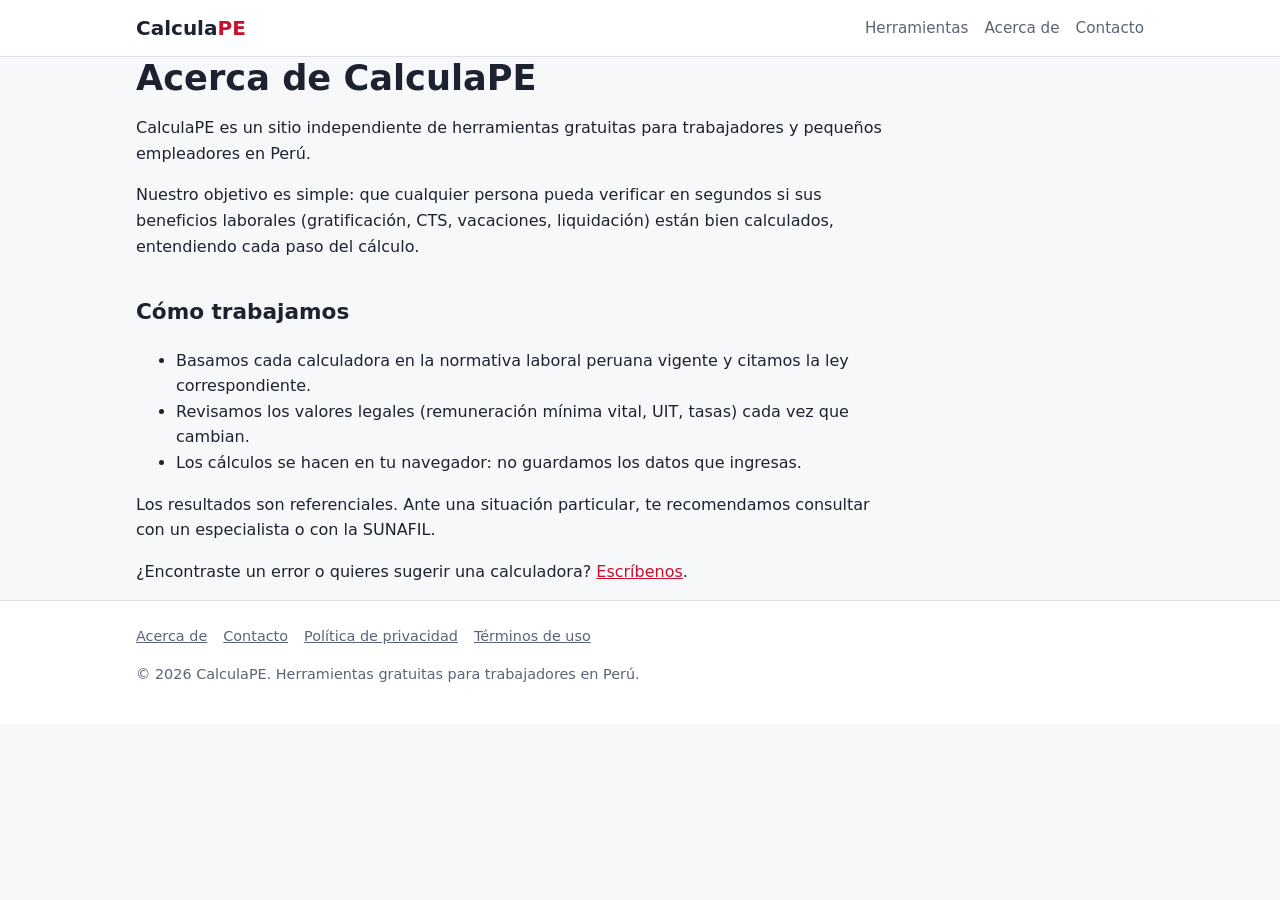
==== acerca.html @ ca853198 "v0.1: sitio base con calculadora de gratificación y páginas legales Co-Authored-By: Claude Opus 5.5 " ====
<!doctype html>
<html lang="es-PE">
<head>
  <meta charset="utf-8">
  <meta name="viewport" content="width=device-width, initial-scale=1">
  <title>Acerca de CalculaPE | CalculaPE</title>
  <meta name="description" content="Qué es CalculaPE y por qué creamos calculadoras laborales gratuitas para Perú.">
  <link rel="canonical" href="https://TU-DOMINIO.com/acerca.html">
  <link rel="stylesheet" href="css/styles.css">
</head>
<body>
  <header class="site-header">
    <div class="wrap">
      <a class="logo" href="index.html">Calcula<span>PE</span></a>
      <nav class="site-nav">
        <a href="index.html">Herramientas</a>
        <a href="acerca.html">Acerca de</a>
        <a href="contacto.html">Contacto</a>
      </nav>
    </div>
  </header>

  <main class="wrap">
    <article class="content">
      <h1>Acerca de CalculaPE</h1>
      <p>CalculaPE es un sitio independiente de herramientas gratuitas para trabajadores y pequeños empleadores en Perú.</p>
      <p>Nuestro objetivo es simple: que cualquier persona pueda verificar en segundos si sus beneficios laborales (gratificación, CTS, vacaciones, liquidación) están bien calculados, entendiendo cada paso del cálculo.</p>
      <h2>Cómo trabajamos</h2>
      <ul>
        <li>Basamos cada calculadora en la normativa laboral peruana vigente y citamos la ley correspondiente.</li>
        <li>Revisamos los valores legales (remuneración mínima vital, UIT, tasas) cada vez que cambian.</li>
        <li>Los cálculos se hacen en tu navegador: no guardamos los datos que ingresas.</li>
      </ul>
      <p>Los resultados son referenciales. Ante una situación particular, te recomendamos consultar con un especialista o con la SUNAFIL.</p>
      <p>¿Encontraste un error o quieres sugerir una calculadora? <a href="contacto.html">Escríbenos</a>.</p>
    </article>
  </main>

  <footer class="site-footer">
    <div class="wrap">
      <nav>
        <a href="acerca.html">Acerca de</a>
        <a href="contacto.html">Contacto</a>
        <a href="politica-privacidad.html">Política de privacidad</a>
        <a href="terminos.html">Términos de uso</a>
      </nav>
      <p>© <span data-year></span> CalculaPE. Herramientas gratuitas para trabajadores en Perú.</p>
    </div>
  </footer>
  <script src="js/config.js"></script>
</body>
</html>
---- css/styles.css ----
/* CalculaPE - estilos compartidos por todas las páginas */
:root {
  --bg: #f7f8fa;
  --surface: #ffffff;
  --text: #1c2230;
  --muted: #5b6475;
  --border: #dde1e8;
  --primary: #c8102e;        /* rojo Perú */
  --primary-hover: #a50d26;
  --primary-soft: #fdecef;
  --success: #1f7a4d;
  --success-soft: #e7f5ee;
  --radius: 12px;
  --shadow: 0 1px 3px rgba(20, 30, 50, .08);
  --max: 1040px;
}

@media (prefers-color-scheme: dark) {
  :root:not([data-theme="light"]) {
    --bg: #12151c;
    --surface: #1b2029;
    --text: #e8ebf1;
    --muted: #9aa3b5;
    --border: #2d3441;
    --primary: #ff5a70;
    --primary-hover: #ff7a8c;
    --primary-soft: #3a1c23;
    --success: #4cc38a;
    --success-soft: #16301f;
    --shadow: none;
  }
}

* { box-sizing: border-box; }

body {
  margin: 0;
  background: var(--bg);
  color: var(--text);
  font-family: system-ui, -apple-system, "Segoe UI", Roboto, sans-serif;
  line-height: 1.6;
}

a { color: var(--primary); }
a:hover { color: var(--primary-hover); }

.wrap { max-width: var(--max); margin: 0 auto; padding: 0 16px; }

/* Encabezado */
.site-header {
  background: var(--surface);
  border-bottom: 1px solid var(--border);
}
.site-header .wrap {
  display: flex; align-items: center; justify-content: space-between;
  gap: 16px; flex-wrap: wrap; padding-top: 12px; padding-bottom: 12px;
}
.logo { font-weight: 800; font-size: 1.25rem; text-decoration: none; color: var(--text); }
.logo span { color: var(--primary); }
.site-nav { display: flex; gap: 16px; flex-wrap: wrap; }
.site-nav a { text-decoration: none; color: var(--muted); font-size: .95rem; }
.site-nav a:hover { color: var(--primary); }

main { padding: 32px 0 48px; }

h1 { font-size: clamp(1.6rem, 4vw, 2.2rem); line-height: 1.2; margin: 0 0 12px; }
h2 { font-size: 1.35rem; margin-top: 36px; }
.lead { color: var(--muted); font-size: 1.05rem; margin-top: 0; }

/* Tarjetas de herramientas (inicio) */
.tools {
  display: grid; gap: 16px;
  grid-template-columns: repeat(auto-fill, minmax(240px, 1fr));
  margin-top: 24px;
}
.tool {
  display: block; background: var(--surface); border: 1px solid var(--border);
  border-radius: var(--radius); padding: 20px; text-decoration: none;
  color: var(--text); box-shadow: var(--shadow);
}
a.tool:hover { border-color: var(--primary); }
.tool h3 { margin: 0 0 6px; font-size: 1.1rem; }
.tool p { margin: 0; color: var(--muted); font-size: .95rem; }
.tool.soon { opacity: .6; }
.tag {
  display: inline-block; font-size: .75rem; font-weight: 600; padding: 2px 8px;
  border-radius: 999px; background: var(--primary-soft); color: var(--primary);
  margin-bottom: 8px;
}

/* Calculadora */
.calc-layout {
  display: grid; gap: 24px; grid-template-columns: 1fr;
  margin-top: 24px;
}
@media (min-width: 820px) {
  .calc-layout { grid-template-columns: 1.1fr 1fr; align-items: start; }
}
.card {
  background: var(--surface); border: 1px solid var(--border);
  border-radius: var(--radius); padding: 20px; box-shadow: var(--shadow);
}
.field { margin-bottom: 16px; }
.field label { display: block; font-weight: 600; margin-bottom: 4px; }
.field small { display: block; color: var(--muted); margin-top: 4px; }
input[type="number"], input[type="date"], select {
  width: 100%; padding: 10px 12px; font-size: 1rem;
  border: 1px solid var(--border); border-radius: 8px;
  background: var(--bg); color: var(--text);
}
input:focus, select:focus { outline: 2px solid var(--primary); outline-offset: 1px; }
.check { display: flex; align-items: center; gap: 8px; font-weight: 600; }
.check input { width: 18px; height: 18px; }

.btn {
  display: inline-block; width: 100%; padding: 12px; font-size: 1rem; font-weight: 700;
  border: 0; border-radius: 8px; background: var(--primary); color: #fff; cursor: pointer;
}
.btn:hover { background: var(--primary-hover); }

.result-total {
  background: var(--success-soft); color: var(--success);
  border-radius: 8px; padding: 16px; text-align: center; margin-bottom: 16px;
}
.result-total .amount { font-size: 2rem; font-weight: 800; display: block; }
.breakdown { width: 100%; border-collapse: collapse; font-size: .95rem; }
.breakdown td { padding: 8px 0; border-bottom: 1px solid var(--border); }
.breakdown td:last-child { text-align: right; font-variant-numeric: tabular-nums; }
.breakdown tr.total td { font-weight: 700; border-bottom: 0; }
.note { font-size: .88rem; color: var(--muted); }
.alert {
  background: var(--primary-soft); color: var(--text);
  border-left: 4px solid var(--primary); padding: 12px; border-radius: 6px;
}

/* Espacio reservado para anuncios (AdSense) */
.ad-slot { margin: 24px 0; min-height: 0; }

/* Contenido de texto (guías, legales) */
.content { max-width: 760px; }
.content table { border-collapse: collapse; width: 100%; margin: 12px 0; font-size: .95rem; }
.content th, .content td { border: 1px solid var(--border); padding: 8px; text-align: left; }
.content th { background: var(--surface); }
details { background: var(--surface); border: 1px solid var(--border); border-radius: 8px; padding: 12px 16px; margin-bottom: 8px; }
summary { cursor: pointer; font-weight: 600; }

/* Pie de página */
.site-footer {
  border-top: 1px solid var(--border); background: var(--surface);
  padding: 24px 0; font-size: .9rem; color: var(--muted);
}
.site-footer nav { display: flex; gap: 16px; flex-wrap: wrap; margin-bottom: 8px; }
.site-footer a { color: var(--muted); }
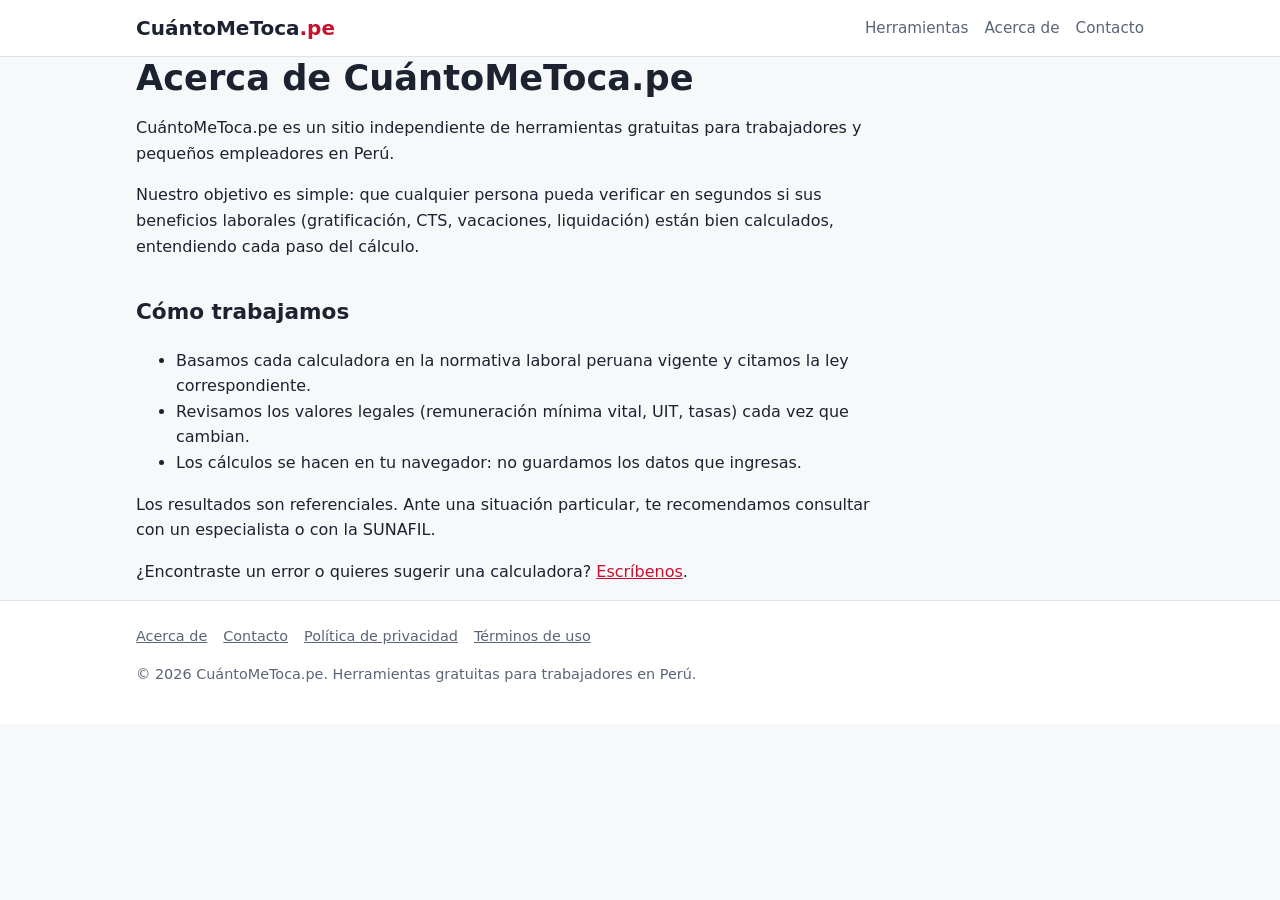
==== commit 1d5cb4a9: "v0.2: cambio de marca a CuántoMeToca.pe y URLs de GitHub Pages Co-Authored-By: Claude Opus 5.5 <nore" ====
--- a/acerca.html
+++ b/acerca.html
@@ -3,15 +3,15 @@
 <head>
   <meta charset="utf-8">
   <meta name="viewport" content="width=device-width, initial-scale=1">
-  <title>Acerca de CalculaPE | CalculaPE</title>
-  <meta name="description" content="Qué es CalculaPE y por qué creamos calculadoras laborales gratuitas para Perú.">
-  <link rel="canonical" href="https://TU-DOMINIO.com/acerca.html">
+  <title>Acerca de CuántoMeToca.pe | CuántoMeToca.pe</title>
+  <meta name="description" content="Qué es CuántoMeToca.pe y por qué creamos calculadoras laborales gratuitas para Perú.">
+  <link rel="canonical" href="https://festrebillo.github.io/cuantometoca/acerca.html">
   <link rel="stylesheet" href="css/styles.css">
 </head>
 <body>
   <header class="site-header">
     <div class="wrap">
-      <a class="logo" href="index.html">Calcula<span>PE</span></a>
+      <a class="logo" href="index.html">CuántoMeToca<span>.pe</span></a>
       <nav class="site-nav">
         <a href="index.html">Herramientas</a>
         <a href="acerca.html">Acerca de</a>
@@ -22,8 +22,8 @@
 
   <main class="wrap">
     <article class="content">
-      <h1>Acerca de CalculaPE</h1>
-      <p>CalculaPE es un sitio independiente de herramientas gratuitas para trabajadores y pequeños empleadores en Perú.</p>
+      <h1>Acerca de CuántoMeToca.pe</h1>
+      <p>CuántoMeToca.pe es un sitio independiente de herramientas gratuitas para trabajadores y pequeños empleadores en Perú.</p>
       <p>Nuestro objetivo es simple: que cualquier persona pueda verificar en segundos si sus beneficios laborales (gratificación, CTS, vacaciones, liquidación) están bien calculados, entendiendo cada paso del cálculo.</p>
       <h2>Cómo trabajamos</h2>
       <ul>
@@ -44,7 +44,7 @@
         <a href="politica-privacidad.html">Política de privacidad</a>
         <a href="terminos.html">Términos de uso</a>
       </nav>
-      <p>© <span data-year></span> CalculaPE. Herramientas gratuitas para trabajadores en Perú.</p>
+      <p>© <span data-year></span> CuántoMeToca.pe. Herramientas gratuitas para trabajadores en Perú.</p>
     </div>
   </footer>
   <script src="js/config.js"></script>
--- a/css/styles.css
+++ b/css/styles.css
@@ -1,4 +1,4 @@
-/* CalculaPE - estilos compartidos por todas las páginas */
+/* CuántoMeToca.pe - estilos compartidos por todas las páginas */
 :root {
   --bg: #f7f8fa;
   --surface: #ffffff;
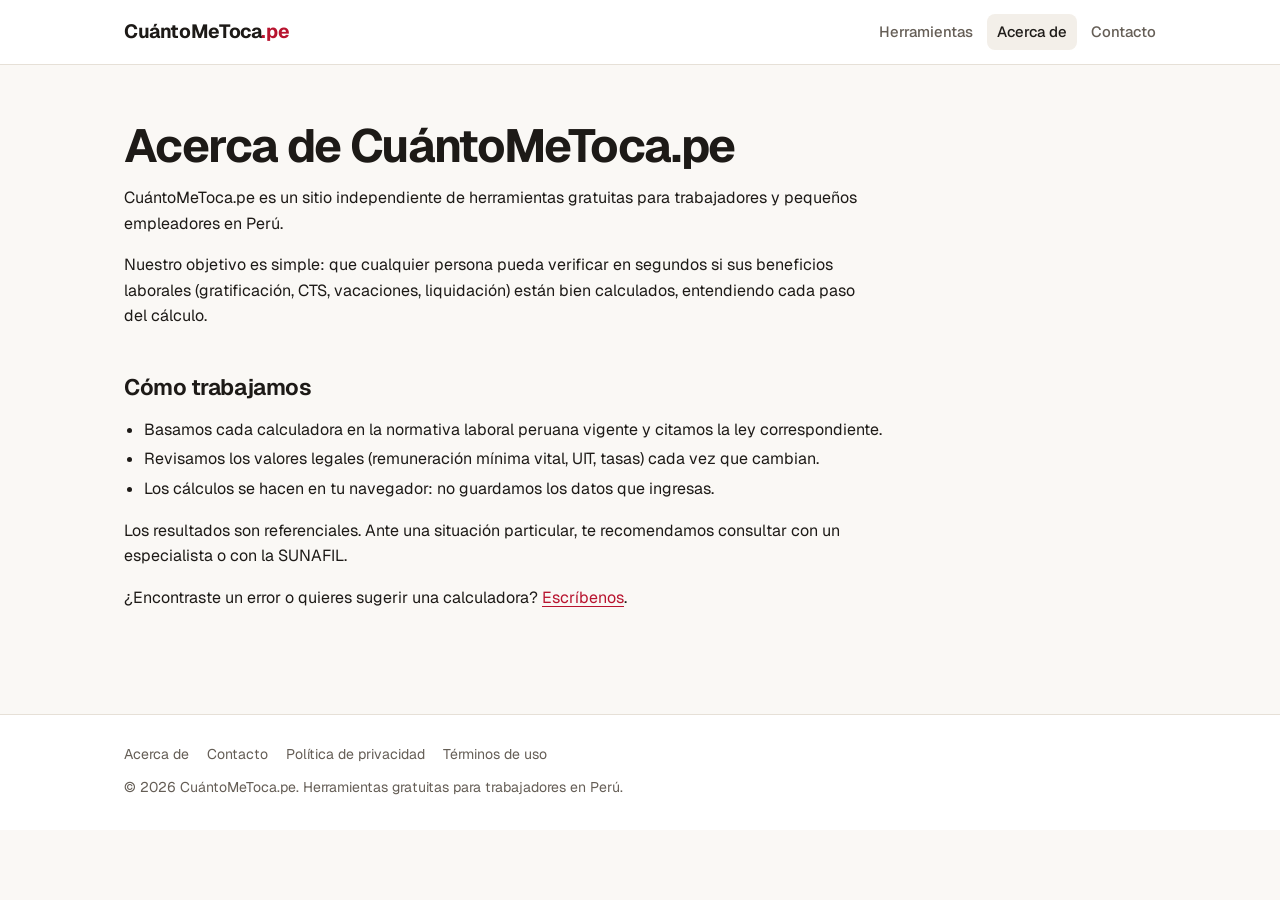
==== commit 4b2862c2: "v1.1: rediseño visual con skills de diseño (Taste Skill + Emil Kowalski) - Tipografía Geist/Geist Mo" ====
--- a/acerca.html
+++ b/acerca.html
@@ -6,9 +6,24 @@
   <title>Acerca de CuántoMeToca.pe | CuántoMeToca.pe</title>
   <meta name="description" content="Qué es CuántoMeToca.pe y por qué creamos calculadoras laborales gratuitas para Perú.">
   <link rel="canonical" href="https://festrebillo.github.io/cuantometoca/acerca.html">
+  <meta name="theme-color" content="#faf8f5" media="(prefers-color-scheme: light)">
+  <meta name="theme-color" content="#161412" media="(prefers-color-scheme: dark)">
+  <link rel="icon" href="favicon.svg" type="image/svg+xml">
+  <meta property="og:type" content="website">
+  <meta property="og:site_name" content="CuántoMeToca.pe">
+  <meta property="og:locale" content="es_PE">
+  <meta property="og:title" content="Acerca de CuántoMeToca.pe | CuántoMeToca.pe">
+  <meta property="og:description" content="Qué es CuántoMeToca.pe y por qué creamos calculadoras laborales gratuitas para Perú.">
+  <meta property="og:url" content="https://festrebillo.github.io/cuantometoca/acerca.html">
+  <meta property="og:image" content="https://festrebillo.github.io/cuantometoca/og-image.png">
+  <meta name="twitter:card" content="summary_large_image">
+  <link rel="preconnect" href="https://fonts.googleapis.com">
+  <link rel="preconnect" href="https://fonts.gstatic.com" crossorigin>
+  <link rel="stylesheet" href="https://fonts.googleapis.com/css2?family=Geist:wght@400..700&family=Geist+Mono:wght@500;600&display=swap">
   <link rel="stylesheet" href="css/styles.css">
 </head>
 <body>
+  <a class="skip-link" href="#contenido">Saltar al contenido</a>
   <header class="site-header">
     <div class="wrap">
       <a class="logo" href="index.html">CuántoMeToca<span>.pe</span></a>
@@ -20,7 +35,7 @@
     </div>
   </header>
 
-  <main class="wrap">
+  <main class="wrap" id="contenido">
     <article class="content">
       <h1>Acerca de CuántoMeToca.pe</h1>
       <p>CuántoMeToca.pe es un sitio independiente de herramientas gratuitas para trabajadores y pequeños empleadores en Perú.</p>
--- a/css/styles.css
+++ b/css/styles.css
@@ -1,153 +1,336 @@
-/* CuántoMeToca.pe - estilos compartidos por todas las páginas */
+/* CuántoMeToca.pe - estilos compartidos por todas las páginas
+   Dirección visual: claro y confiable, como una boleta de pago bien hecha.
+   Un solo color de acento (rojo Perú), grises cálidos y montos en fuente monoespaciada. */
 :root {
-  --bg: #f7f8fa;
+  color-scheme: light dark;
+  --bg: #faf8f5;
   --surface: #ffffff;
-  --text: #1c2230;
-  --muted: #5b6475;
-  --border: #dde1e8;
-  --primary: #c8102e;        /* rojo Perú */
-  --primary-hover: #a50d26;
-  --primary-soft: #fdecef;
-  --success: #1f7a4d;
-  --success-soft: #e7f5ee;
-  --radius: 12px;
-  --shadow: 0 1px 3px rgba(20, 30, 50, .08);
-  --max: 1040px;
+  --surface-2: #f3efe9;
+  --text: #1d1a17;
+  --muted: #655e56;
+  --border: #e6e0d7;
+  --border-strong: #cfc7bb;
+  --primary: #b8142f;          /* rojo Perú, un poco menos saturado que el de la bandera */
+  --primary-hover: #99102a;
+  --primary-soft: #fbeaec;
+  --ring: rgba(184, 20, 47, .22);
+  --shadow: 0 1px 2px rgba(60, 40, 20, .05), 0 4px 16px -8px rgba(60, 40, 20, .12);
+  --shadow-hover: 0 2px 4px rgba(60, 40, 20, .06), 0 12px 28px -12px rgba(60, 40, 20, .22);
+  --chevron: url("data:image/svg+xml,%3Csvg xmlns='http://www.w3.org/2000/svg' width='12' height='8' fill='none' stroke='%23655e56' stroke-width='1.6' stroke-linecap='round' stroke-linejoin='round'%3E%3Cpath d='M1 1.5l5 5 5-5'/%3E%3C/svg%3E");
+
+  --font: "Geist", system-ui, -apple-system, "Segoe UI", Roboto, sans-serif;
+  --mono: "Geist Mono", ui-monospace, "SFMono-Regular", Consolas, monospace;
+  --radius: 14px;
+  --radius-sm: 10px;
+  --max: 1080px;
+  --ease-out: cubic-bezier(0.23, 1, 0.32, 1);
 }
 
 @media (prefers-color-scheme: dark) {
   :root:not([data-theme="light"]) {
-    --bg: #12151c;
-    --surface: #1b2029;
-    --text: #e8ebf1;
-    --muted: #9aa3b5;
-    --border: #2d3441;
-    --primary: #ff5a70;
-    --primary-hover: #ff7a8c;
-    --primary-soft: #3a1c23;
-    --success: #4cc38a;
-    --success-soft: #16301f;
+    --bg: #161412;
+    --surface: #1f1c19;
+    --surface-2: #28241f;
+    --text: #efebe6;
+    --muted: #a59d93;
+    --border: #332e28;
+    --border-strong: #4a433b;
+    --primary: #ff6b7d;
+    --primary-hover: #ff8b99;
+    --primary-soft: #3a1d22;
+    --ring: rgba(255, 107, 125, .28);
     --shadow: none;
+    --shadow-hover: 0 12px 28px -14px rgba(0, 0, 0, .6);
+    --chevron: url("data:image/svg+xml,%3Csvg xmlns='http://www.w3.org/2000/svg' width='12' height='8' fill='none' stroke='%23a59d93' stroke-width='1.6' stroke-linecap='round' stroke-linejoin='round'%3E%3Cpath d='M1 1.5l5 5 5-5'/%3E%3C/svg%3E");
   }
 }
+:root[data-theme="light"] { color-scheme: light; }
 
 * { box-sizing: border-box; }
+html { -webkit-text-size-adjust: 100%; }
+@media (prefers-reduced-motion: no-preference) { html { scroll-behavior: smooth; } }
 
 body {
   margin: 0;
   background: var(--bg);
   color: var(--text);
-  font-family: system-ui, -apple-system, "Segoe UI", Roboto, sans-serif;
+  font-family: var(--font);
+  font-size: 1rem;
   line-height: 1.6;
-}
-
-a { color: var(--primary); }
+  -webkit-font-smoothing: antialiased;
+}
+
+a { color: var(--primary); text-underline-offset: .18em; text-decoration-thickness: 1px; }
 a:hover { color: var(--primary-hover); }
+:focus-visible { outline: 2px solid var(--primary); outline-offset: 2px; border-radius: 4px; }
 
 .wrap { max-width: var(--max); margin: 0 auto; padding: 0 16px; }
+@media (min-width: 640px) { .wrap { padding: 0 24px; } }
+
+/* Enlace para saltar al contenido (teclado y lectores de pantalla) */
+.skip-link {
+  position: absolute; left: 12px; top: -48px; z-index: 10;
+  background: var(--text); color: var(--bg); padding: 8px 14px; border-radius: 8px;
+  font-weight: 600; text-decoration: none; transition: top 150ms var(--ease-out);
+}
+.skip-link:focus { top: 12px; color: var(--bg); }
 
 /* Encabezado */
-.site-header {
-  background: var(--surface);
-  border-bottom: 1px solid var(--border);
-}
+.site-header { background: var(--surface); border-bottom: 1px solid var(--border); }
 .site-header .wrap {
   display: flex; align-items: center; justify-content: space-between;
-  gap: 16px; flex-wrap: wrap; padding-top: 12px; padding-bottom: 12px;
-}
-.logo { font-weight: 800; font-size: 1.25rem; text-decoration: none; color: var(--text); }
+  gap: 8px 20px; flex-wrap: wrap; padding-top: 14px; padding-bottom: 14px;
+}
+.logo {
+  font-weight: 700; font-size: 1.2rem; letter-spacing: -.02em;
+  text-decoration: none; color: var(--text);
+}
 .logo span { color: var(--primary); }
-.site-nav { display: flex; gap: 16px; flex-wrap: wrap; }
-.site-nav a { text-decoration: none; color: var(--muted); font-size: .95rem; }
-.site-nav a:hover { color: var(--primary); }
-
-main { padding: 32px 0 48px; }
-
-h1 { font-size: clamp(1.6rem, 4vw, 2.2rem); line-height: 1.2; margin: 0 0 12px; }
-h2 { font-size: 1.35rem; margin-top: 36px; }
-.lead { color: var(--muted); font-size: 1.05rem; margin-top: 0; }
-
-/* Tarjetas de herramientas (inicio) */
+.logo:hover { color: var(--text); }
+.site-nav { display: flex; gap: 4px; flex-wrap: wrap; margin-right: -10px; }
+.site-nav a {
+  text-decoration: none; color: var(--muted); font-size: .93rem; font-weight: 500;
+  padding: 6px 10px; border-radius: 8px;
+  transition: color 150ms ease, background-color 150ms ease;
+}
+.site-nav a:hover { color: var(--text); background: var(--surface-2); }
+.site-nav a[aria-current="page"] { color: var(--text); background: var(--surface-2); }
+
+main.wrap { padding-top: 32px; padding-bottom: 64px; }
+@media (min-width: 820px) { main.wrap { padding-top: 56px; padding-bottom: 88px; } }
+
+/* Tipografía */
+h1, h2, h3 { text-wrap: balance; }
+p, li, small { text-wrap: pretty; }
+h1 {
+  font-size: clamp(1.85rem, 5.2vw, 2.9rem); line-height: 1.08; letter-spacing: -.035em;
+  font-weight: 700; margin: 0 0 14px;
+}
+h2 { font-size: 1.4rem; line-height: 1.25; letter-spacing: -.02em; font-weight: 650; margin: 44px 0 12px; }
+h3 { letter-spacing: -.01em; font-weight: 600; }
+.lead { color: var(--muted); font-size: 1.1rem; line-height: 1.55; margin: 0; max-width: 60ch; }
+strong { font-weight: 600; }
+
+/* Portada */
+.hero { padding-bottom: 8px; }
+.eyebrow { margin: 0 0 16px; font-size: .85rem; font-weight: 500; color: var(--muted); }
+.eyebrow::before {
+  content: ""; display: inline-block; vertical-align: .1em; margin: 0 10px 0 4px;
+  width: 7px; height: 7px; border-radius: 50%; background: var(--primary);
+  box-shadow: 0 0 0 4px var(--primary-soft);
+}
+.hero h1 { max-width: 16ch; }
+.facts {
+  display: flex; flex-wrap: wrap; gap: 8px; list-style: none; padding: 0; margin: 24px 0 0;
+}
+.facts li {
+  font-size: .85rem; color: var(--muted); background: var(--surface);
+  border: 1px solid var(--border); border-radius: 8px; padding: 5px 10px;
+}
+.facts b { font-family: var(--mono); font-weight: 500; color: var(--text); font-variant-numeric: tabular-nums; }
+
+/* Tarjetas de herramientas */
 .tools {
-  display: grid; gap: 16px;
-  grid-template-columns: repeat(auto-fill, minmax(240px, 1fr));
-  margin-top: 24px;
-}
+  display: grid; gap: 12px;
+  grid-template-columns: repeat(auto-fill, minmax(230px, 1fr));
+  margin-top: 20px;
+}
+.tools--home { margin-top: 40px; }
+@media (min-width: 820px) {
+  .tools--home { grid-template-columns: repeat(3, 1fr); gap: 14px; }
+  .tools--home .tool--featured { grid-column: span 2; grid-row: span 2; padding: 28px; }
+}
+.tool-sample {
+  display: none; margin-top: 20px; padding: 14px 16px; border-radius: var(--radius-sm);
+  background: var(--surface); border: 1px dashed var(--border-strong);
+  font-size: .82rem; color: var(--muted);
+}
+.tool-sample b {
+  display: block; margin-top: 2px; color: var(--text);
+  font-family: var(--mono); font-size: 1.9rem; font-weight: 600; letter-spacing: -.04em;
+  font-variant-numeric: tabular-nums;
+}
+@media (min-width: 820px) { .tools--home .tool-sample { display: block; } }
 .tool {
-  display: block; background: var(--surface); border: 1px solid var(--border);
-  border-radius: var(--radius); padding: 20px; text-decoration: none;
+  position: relative; display: flex; flex-direction: column; gap: 6px;
+  background: var(--surface); border: 1px solid var(--border);
+  border-radius: var(--radius); padding: 20px 20px 18px; text-decoration: none;
   color: var(--text); box-shadow: var(--shadow);
-}
-a.tool:hover { border-color: var(--primary); }
-.tool h3 { margin: 0 0 6px; font-size: 1.1rem; }
-.tool p { margin: 0; color: var(--muted); font-size: .95rem; }
-.tool.soon { opacity: .6; }
+  transition: transform 220ms var(--ease-out), box-shadow 220ms var(--ease-out), border-color 150ms ease;
+}
+.tool h3 { margin: 0; font-size: 1.08rem; }
+.tool p { margin: 0; color: var(--muted); font-size: .94rem; line-height: 1.5; }
+.tool-meta {
+  margin-top: auto; padding-top: 12px; display: flex; justify-content: space-between; align-items: center;
+  font-size: .8rem; color: var(--muted); font-weight: 500;
+}
+.tool-meta::after {
+  content: "→"; color: var(--primary); font-size: 1rem;
+  transition: transform 220ms var(--ease-out);
+}
+.tool--featured { background: linear-gradient(180deg, var(--primary-soft), var(--surface) 70%); }
+.tool--featured h3 { font-size: 1.3rem; }
 .tag {
-  display: inline-block; font-size: .75rem; font-weight: 600; padding: 2px 8px;
-  border-radius: 999px; background: var(--primary-soft); color: var(--primary);
-  margin-bottom: 8px;
-}
+  align-self: flex-start; font-size: .72rem; font-weight: 600; letter-spacing: .02em;
+  padding: 2px 8px; border-radius: 6px; background: var(--primary); color: #fff;
+}
+@media (hover: hover) and (pointer: fine) {
+  a.tool:hover { color: var(--text); border-color: var(--border-strong); box-shadow: var(--shadow-hover); transform: translateY(-2px); }
+  a.tool:hover .tool-meta::after { transform: translateX(3px); }
+}
+a.tool:active { transform: scale(.99); }
 
 /* Calculadora */
-.calc-layout {
-  display: grid; gap: 24px; grid-template-columns: 1fr;
-  margin-top: 24px;
-}
+.calc-layout { display: grid; gap: 16px; grid-template-columns: 1fr; margin-top: 28px; }
 @media (min-width: 820px) {
-  .calc-layout { grid-template-columns: 1.1fr 1fr; align-items: start; }
+  .calc-layout { grid-template-columns: 1.05fr 1fr; gap: 24px; align-items: start; }
 }
 .card {
   background: var(--surface); border: 1px solid var(--border);
   border-radius: var(--radius); padding: 20px; box-shadow: var(--shadow);
 }
-.field { margin-bottom: 16px; }
-.field label { display: block; font-weight: 600; margin-bottom: 4px; }
-.field small { display: block; color: var(--muted); margin-top: 4px; }
+@media (min-width: 640px) { .card { padding: 26px; } }
+.card-title { margin: 0 0 16px; font-size: 1.15rem; }
+
+.field { margin-bottom: 18px; }
+.field label { display: block; font-weight: 550; font-size: .95rem; margin-bottom: 6px; }
+.field small { display: block; color: var(--muted); font-size: .84rem; line-height: 1.45; margin-top: 6px; }
+.field-row { display: flex; gap: 8px; }
+
 input[type="number"], input[type="date"], select {
-  width: 100%; padding: 10px 12px; font-size: 1rem;
-  border: 1px solid var(--border); border-radius: 8px;
-  background: var(--bg); color: var(--text);
-}
-input:focus, select:focus { outline: 2px solid var(--primary); outline-offset: 1px; }
-.check { display: flex; align-items: center; gap: 8px; font-weight: 600; }
-.check input { width: 18px; height: 18px; }
+  width: 100%; min-height: 48px; padding: 10px 14px;
+  font: inherit; font-size: 1rem;          /* 16px evita el zoom automático en iPhone */
+  color: var(--text); background: var(--bg);
+  border: 1px solid var(--border-strong); border-radius: var(--radius-sm);
+  transition: border-color 150ms ease, box-shadow 150ms ease, background-color 150ms ease;
+}
+input[type="number"] { font-family: var(--mono); font-variant-numeric: tabular-nums; }
+input::placeholder { color: var(--muted); opacity: .7; font-family: var(--font); }
+select {
+  appearance: none; -webkit-appearance: none; cursor: pointer;
+  padding-right: 40px; background-image: var(--chevron);
+  background-repeat: no-repeat; background-position: right 16px center;
+}
+@media (hover: hover) {
+  input[type="number"]:hover, input[type="date"]:hover, select:hover { border-color: var(--muted); }
+}
+input:focus, select:focus { outline: none; }
+input[type="number"]:focus-visible, input[type="date"]:focus-visible, select:focus-visible,
+input[type="number"]:focus, input[type="date"]:focus, select:focus {
+  border-color: var(--primary); box-shadow: 0 0 0 4px var(--ring); background: var(--surface);
+}
+.check { display: flex; align-items: center; gap: 10px; font-weight: 550; cursor: pointer; min-height: 32px; }
+.check input { width: 20px; height: 20px; margin: 0; accent-color: var(--primary); cursor: pointer; flex-shrink: 0; }
+.check input:focus-visible { outline: 2px solid var(--primary); outline-offset: 2px; }
 
 .btn {
-  display: inline-block; width: 100%; padding: 12px; font-size: 1rem; font-weight: 700;
-  border: 0; border-radius: 8px; background: var(--primary); color: #fff; cursor: pointer;
+  display: inline-flex; align-items: center; justify-content: center; width: 100%;
+  min-height: 52px; padding: 12px 18px; margin-top: 6px;
+  font: inherit; font-size: 1.02rem; font-weight: 600; letter-spacing: -.005em;
+  border: 0; border-radius: var(--radius-sm); background: var(--primary); color: #fff; cursor: pointer;
+  box-shadow: 0 1px 0 rgba(255, 255, 255, .18) inset, 0 6px 16px -8px var(--primary);
+  transition: background-color 150ms ease, transform 140ms var(--ease-out);
 }
 .btn:hover { background: var(--primary-hover); }
-
+.btn:active { transform: scale(.98); }
+/* En oscuro el rojo es claro: texto oscuro para mantener el contraste */
+@media (prefers-color-scheme: dark) {
+  :root:not([data-theme="light"]) .btn,
+  :root:not([data-theme="light"]) .tag { color: #1d0a0e; }
+}
+
+/* Resultado: se lee como una boleta */
 .result-total {
-  background: var(--success-soft); color: var(--success);
-  border-radius: 8px; padding: 16px; text-align: center; margin-bottom: 16px;
-}
-.result-total .amount { font-size: 2rem; font-weight: 800; display: block; }
-.breakdown { width: 100%; border-collapse: collapse; font-size: .95rem; }
-.breakdown td { padding: 8px 0; border-bottom: 1px solid var(--border); }
-.breakdown td:last-child { text-align: right; font-variant-numeric: tabular-nums; }
-.breakdown tr.total td { font-weight: 700; border-bottom: 0; }
-.note { font-size: .88rem; color: var(--muted); }
+  position: relative; overflow: hidden;
+  background: var(--surface-2); color: var(--muted);
+  border-radius: var(--radius-sm); padding: 18px 20px 20px; margin-bottom: 18px;
+  font-size: .92rem; line-height: 1.4;
+}
+.result-total::before {
+  content: ""; position: absolute; inset: 0 auto 0 0; width: 4px; background: var(--primary);
+}
+.result-total .amount {
+  display: block; margin: 6px 0 4px; color: var(--text);
+  font-family: var(--mono); font-size: clamp(2rem, 8vw, 2.6rem); font-weight: 600;
+  letter-spacing: -.04em; line-height: 1.1; font-variant-numeric: tabular-nums;
+}
+.breakdown { width: 100%; border-collapse: collapse; font-size: .93rem; }
+.breakdown td { padding: 9px 0; border-bottom: 1px dashed var(--border-strong); vertical-align: top; }
+.breakdown td:first-child { padding-right: 12px; }
+.breakdown td:last-child {
+  text-align: right; white-space: nowrap;
+  font-family: var(--mono); font-size: .9rem; font-variant-numeric: tabular-nums;
+}
+.breakdown tr:last-child td { border-bottom: 0; }
+.breakdown tr.total td {
+  font-weight: 650; font-size: 1rem; padding-top: 12px;
+  border-top: 2px solid var(--text); border-bottom: 0;
+}
+.breakdown tr.total td:last-child { font-size: 1rem; }
+.note { font-size: .86rem; color: var(--muted); line-height: 1.5; }
+#resultado > .note:only-child {
+  margin: 0; padding: 28px 16px; text-align: center;
+  border: 1px dashed var(--border-strong); border-radius: var(--radius-sm);
+}
 .alert {
-  background: var(--primary-soft); color: var(--text);
-  border-left: 4px solid var(--primary); padding: 12px; border-radius: 6px;
+  background: var(--primary-soft); color: var(--text); margin: 0;
+  border-left: 4px solid var(--primary); padding: 14px 16px; border-radius: 8px;
+}
+
+/* Aparición del resultado al calcular (config.js añade .is-new) */
+@keyframes rise { from { opacity: 0; transform: translateY(6px); } to { opacity: 1; transform: none; } }
+@keyframes fade { from { opacity: 0; } to { opacity: 1; } }
+#resultado.is-new > * { animation: rise 280ms var(--ease-out) both; }
+#resultado.is-new > *:nth-child(2) { animation-delay: 50ms; }
+#resultado.is-new > *:nth-child(n+3) { animation-delay: 100ms; }
+@media (prefers-reduced-motion: reduce) {
+  #resultado.is-new > * { animation: fade 200ms ease both; animation-delay: 0ms !important; }
+  .tool, .btn, .skip-link { transition: none; }
+  a.tool:hover { transform: none; }
 }
 
 /* Espacio reservado para anuncios (AdSense) */
-.ad-slot { margin: 24px 0; min-height: 0; }
+.ad-slot { margin: 32px 0; min-height: 0; }
 
 /* Contenido de texto (guías, legales) */
-.content { max-width: 760px; }
-.content table { border-collapse: collapse; width: 100%; margin: 12px 0; font-size: .95rem; }
-.content th, .content td { border: 1px solid var(--border); padding: 8px; text-align: left; }
-.content th { background: var(--surface); }
-details { background: var(--surface); border: 1px solid var(--border); border-radius: 8px; padding: 12px 16px; margin-bottom: 8px; }
-summary { cursor: pointer; font-weight: 600; }
+.content { max-width: 70ch; }
+.content h1 + p, .content h1 + .lead { margin-top: 0; }
+.content ul, .content ol { padding-left: 1.25em; }
+.content li { margin-bottom: 4px; }
+.content table { border-collapse: collapse; width: 100%; margin: 16px 0; font-size: .93rem; }
+.content th, .content td { border-bottom: 1px solid var(--border); padding: 10px 12px 10px 0; text-align: left; vertical-align: top; }
+.content th { font-weight: 600; font-size: .85rem; color: var(--muted); border-bottom-color: var(--border-strong); }
+
+details {
+  background: var(--surface); border: 1px solid var(--border); border-radius: var(--radius-sm);
+  margin-bottom: 8px; transition: border-color 150ms ease;
+}
+details[open] { border-color: var(--border-strong); }
+summary {
+  cursor: pointer; font-weight: 550; list-style: none;
+  display: flex; justify-content: space-between; align-items: flex-start; gap: 16px;
+  padding: 14px 16px; border-radius: var(--radius-sm);
+}
+summary::-webkit-details-marker { display: none; }
+summary::after {
+  content: "+"; flex-shrink: 0; font-family: var(--mono); font-size: 1.2rem; line-height: 1.3;
+  color: var(--primary); transition: transform 200ms var(--ease-out);
+}
+details[open] summary::after { transform: rotate(45deg); }
+@media (hover: hover) { summary:hover { background: var(--surface-2); } }
+details > :not(summary) { margin: 0; padding: 0 16px 16px; color: var(--muted); }
+details > p strong { color: var(--text); }
+
+/* Página 404 */
+.not-found { padding: 24px 0 8px; }
+.not-found .code { font-family: var(--mono); font-size: .9rem; color: var(--primary); margin: 0 0 12px; }
 
 /* Pie de página */
 .site-footer {
   border-top: 1px solid var(--border); background: var(--surface);
-  padding: 24px 0; font-size: .9rem; color: var(--muted);
-}
-.site-footer nav { display: flex; gap: 16px; flex-wrap: wrap; margin-bottom: 8px; }
-.site-footer a { color: var(--muted); }
+  padding: 28px 0 32px; font-size: .88rem; color: var(--muted);
+}
+.site-footer nav { display: flex; gap: 6px 18px; flex-wrap: wrap; margin-bottom: 10px; }
+.site-footer a { color: var(--muted); text-decoration: none; }
+.site-footer a:hover { color: var(--text); text-decoration: underline; }
+.site-footer p { margin: 0; }
